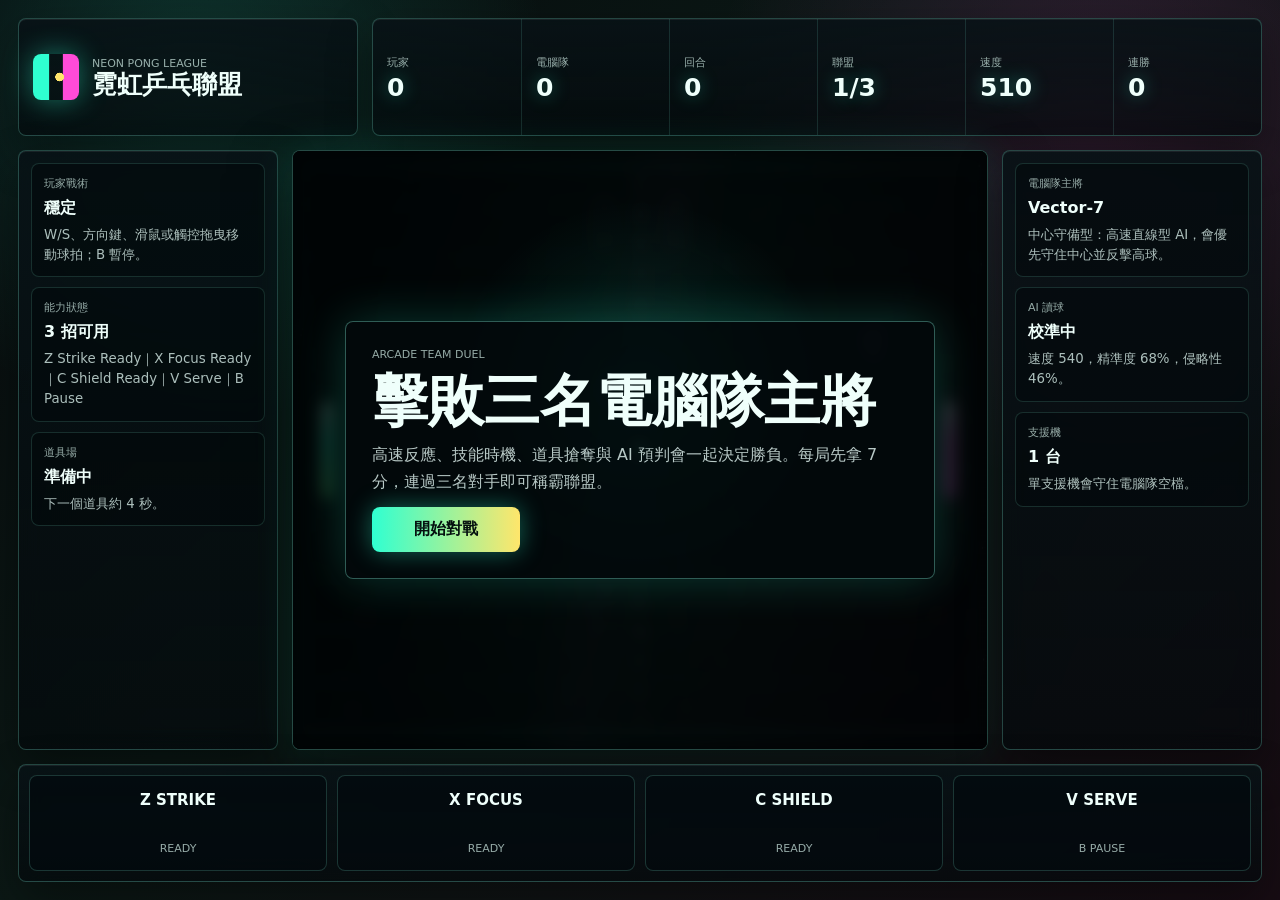
==== neon-pong-duel/index.html @ b5780bd4 "Prepare arcade game hub for Cloudflare Pages" ====
<!doctype html>
<html lang="zh-Hant">
  <head>
    <meta charset="UTF-8" />
    <meta name="viewport" content="width=device-width, initial-scale=1.0" />
    <title>霓虹乒乓聯盟 Neon Pong Duel</title>
    <meta name="theme-color" content="#070b0d" />
    <link rel="icon" href='data:image/svg+xml,%3Csvg xmlns="http://www.w3.org/2000/svg" viewBox="0 0 64 64"%3E%3Crect width="64" height="64" rx="12" fill="%23070b0d"/%3E%3Crect x="10" y="16" width="9" height="32" rx="4" fill="%232fffd1"/%3E%3Crect x="45" y="16" width="9" height="32" rx="4" fill="%23ff4bd8"/%3E%3Ccircle cx="32" cy="32" r="7" fill="%23ffe66b"/%3E%3C/svg%3E' />
    <link rel="stylesheet" href="./styles.css" />
  </head>
  <body>
    <main class="shell">
      <header class="topbar">
        <section class="brand">
          <span class="brand-mark"></span>
          <div>
            <p>NEON PONG LEAGUE</p>
            <h1>霓虹乒乓聯盟</h1>
          </div>
        </section>
        <section class="scoreboard" aria-label="比賽狀態">
          <div><span>玩家</span><strong id="playerScore">0</strong></div>
          <div><span>電腦隊</span><strong id="cpuScore">0</strong></div>
          <div><span>回合</span><strong id="rally">0</strong></div>
          <div><span>聯盟</span><strong id="league">1/3</strong></div>
          <div><span>速度</span><strong id="ballSpeed">0</strong></div>
          <div><span>連勝</span><strong id="streak">0</strong></div>
        </section>
      </header>

      <section class="layout">
        <aside class="panel">
          <article>
            <span>玩家戰術</span>
            <strong id="playerStatus">待命</strong>
            <small id="playerText">W/S、方向鍵、滑鼠或觸控拖曳移動球拍；B 暫停。</small>
          </article>
          <article>
            <span>能力狀態</span>
            <strong id="abilityStatus">三招可用</strong>
            <small id="abilityText">Z 強打、X 慢速、C 護盾、V 發球、B 暫停。</small>
          </article>
          <article>
            <span>道具場</span>
            <strong id="powerStatus">準備中</strong>
            <small id="powerText">中央會生成擴拍、多球、曲球、慢速與護盾。</small>
          </article>
        </aside>

        <section class="stage-wrap" aria-label="遊戲舞台">
          <canvas id="game" width="1280" height="720"></canvas>
          <div class="overlay active" id="startOverlay">
            <div>
              <p>ARCADE TEAM DUEL</p>
              <h2>擊敗三名電腦隊主將</h2>
              <span>高速反應、技能時機、道具搶奪與 AI 預判會一起決定勝負。每局先拿 7 分，連過三名對手即可稱霸聯盟。</span>
              <button id="startButton" type="button">開始對戰</button>
            </div>
          </div>
          <div class="overlay" id="roundOverlay">
            <div>
              <p id="roundLabel">POINT</p>
              <h2 id="roundTitle">玩家得分</h2>
              <span id="roundText">準備下一球。</span>
              <button id="continueButton" type="button">繼續</button>
            </div>
          </div>
          <div class="overlay" id="matchOverlay">
            <div>
              <p id="matchLabel">MATCH RESULT</p>
              <h2 id="matchTitle">比賽結束</h2>
              <span id="matchText">結果</span>
              <button id="matchButton" type="button">下一步</button>
            </div>
          </div>
        </section>

        <aside class="panel ai-panel">
          <article>
            <span>電腦隊主將</span>
            <strong id="aiName">Vector-7</strong>
            <small id="aiText">高速直線型 AI，會優先守住中心。</small>
          </article>
          <article>
            <span>AI 讀球</span>
            <strong id="aiRead">校準中</strong>
            <small id="aiReadText">對手會根據球速、旋轉與落點做預判。</small>
          </article>
          <article>
            <span>支援機</span>
            <strong id="droneStatus">2 台</strong>
            <small id="droneText">高階對手會用支援機補位與擋球。</small>
          </article>
        </aside>
      </section>

      <section class="ability-row" aria-label="能力">
        <button id="strikeButton" type="button"><b>Z STRIKE</b><span id="strikeCooldown">Ready</span></button>
        <button id="focusButton" type="button"><b>X FOCUS</b><span id="focusCooldown">Ready</span></button>
        <button id="shieldButton" type="button"><b>C SHIELD</b><span id="shieldCooldown">Ready</span></button>
        <button id="serveButton" type="button"><b>V SERVE</b><span>B pause</span></button>
      </section>

      <section class="touch-zone" aria-label="觸控操作">
        <button data-touch="up" type="button">▲</button>
        <button data-touch="down" type="button">▼</button>
        <button data-touch="strike" type="button">強打</button>
        <button data-touch="shield" type="button">護盾</button>
      </section>
    </main>

    <script src="./game.js"></script>
  </body>
</html>
---- neon-pong-duel/styles.css ----
:root {
  color-scheme: dark;
  font-family: Inter, "Noto Sans TC", "Microsoft JhengHei", system-ui, sans-serif;
  --cyan: #2fffd1;
  --pink: #ff4bd8;
  --yellow: #ffe66b;
  --orange: #ff9a2f;
  --red: #ff4166;
  --green: #82ff74;
  --ink: #070b0d;
  --panel: rgba(8, 18, 22, 0.78);
  --line: rgba(135, 255, 228, 0.24);
  background: var(--ink);
  color: #effffb;
}

* {
  box-sizing: border-box;
}

html,
body {
  margin: 0;
  min-height: 100%;
  overflow-x: hidden;
}

body {
  background:
    radial-gradient(circle at 15% 8%, rgba(47, 255, 209, 0.16), transparent 26%),
    radial-gradient(circle at 85% 12%, rgba(255, 75, 216, 0.14), transparent 28%),
    linear-gradient(135deg, #070b0d 0%, #0b1815 42%, #170c13 100%);
}

button {
  border: 0;
  color: inherit;
  font: inherit;
  cursor: pointer;
}

.shell {
  min-height: 100vh;
  padding: 18px;
  display: grid;
  gap: 14px;
}

.topbar {
  display: grid;
  grid-template-columns: minmax(240px, 340px) 1fr;
  gap: 14px;
}

.brand,
.scoreboard,
.panel,
.ability-row,
.touch-zone {
  border: 1px solid var(--line);
  border-radius: 8px;
  background: linear-gradient(180deg, rgba(8, 18, 22, 0.9), rgba(4, 9, 12, 0.7));
  box-shadow: 0 18px 44px rgba(0, 0, 0, 0.38), inset 0 1px 0 rgba(255, 255, 255, 0.07);
  backdrop-filter: blur(12px);
}

.brand {
  min-height: 78px;
  padding: 14px;
  display: flex;
  align-items: center;
  gap: 13px;
}

.brand-mark {
  width: 46px;
  height: 46px;
  border-radius: 8px;
  background:
    radial-gradient(circle at 58% 50%, var(--yellow) 0 12%, transparent 13%),
    linear-gradient(90deg, var(--cyan) 0 35%, transparent 36% 64%, var(--pink) 65%);
  box-shadow: 0 0 28px rgba(47, 255, 209, 0.42);
}

.brand p,
.scoreboard span,
.panel span,
.overlay p,
.ability-row span {
  margin: 0;
  color: rgba(226, 255, 248, 0.66);
  text-transform: uppercase;
  letter-spacing: 0;
  font-size: 11px;
}

.brand h1 {
  margin: 2px 0 0;
  font-size: 25px;
  line-height: 1;
}

.scoreboard {
  display: grid;
  grid-template-columns: repeat(6, minmax(88px, 1fr));
  overflow: hidden;
}

.scoreboard div {
  min-height: 78px;
  padding: 13px 14px;
  display: grid;
  align-content: center;
  gap: 5px;
  border-left: 1px solid rgba(135, 255, 228, 0.13);
}

.scoreboard div:first-child {
  border-left: 0;
}

.scoreboard strong {
  font-size: 25px;
  line-height: 1;
  text-shadow: 0 0 18px rgba(47, 255, 209, 0.35);
}

.layout {
  display: grid;
  grid-template-columns: minmax(210px, 260px) minmax(480px, 1fr) minmax(210px, 260px);
  gap: 14px;
  align-items: stretch;
}

.stage-wrap {
  position: relative;
  min-height: 500px;
  border: 1px solid rgba(135, 255, 228, 0.28);
  border-radius: 8px;
  overflow: hidden;
  background: #020607;
  box-shadow: 0 22px 60px rgba(0, 0, 0, 0.5), 0 0 46px rgba(47, 255, 209, 0.13);
  contain: layout paint;
  transform: translateZ(0);
}

.stage-wrap::before {
  content: "";
  position: absolute;
  inset: 0;
  z-index: 1;
  pointer-events: none;
  background:
    linear-gradient(100deg, transparent 0 42%, rgba(255, 75, 216, 0.11) 48%, transparent 55% 100%),
    repeating-linear-gradient(180deg, rgba(255, 255, 255, 0.026) 0 1px, transparent 1px 6px);
  mix-blend-mode: screen;
  opacity: 0.23;
  animation: court-sweep 5.2s linear infinite;
}

canvas {
  display: block;
  position: relative;
  z-index: 0;
  width: 100%;
  height: 100%;
  min-height: 560px;
  transform: translateZ(0);
}

@keyframes court-sweep {
  from { background-position: -460px 0, 0 0; }
  to { background-position: 460px 0, 0 20px; }
}

.panel {
  padding: 12px;
  display: grid;
  gap: 10px;
  align-content: start;
}

.panel article {
  border: 1px solid rgba(135, 255, 228, 0.15);
  border-radius: 8px;
  padding: 12px;
  background: rgba(2, 8, 10, 0.52);
  display: grid;
  gap: 7px;
}

.panel strong {
  font-size: 16px;
  line-height: 1.25;
}

.panel small {
  color: rgba(232, 255, 250, 0.74);
  line-height: 1.48;
}

.overlay {
  position: absolute;
  inset: 0;
  z-index: 2;
  display: none;
  place-items: center;
  padding: 28px;
  background:
    radial-gradient(circle at 50% 40%, rgba(47, 255, 209, 0.13), transparent 38%),
    rgba(1, 5, 7, 0.66);
  backdrop-filter: blur(7px);
}

.overlay.active {
  display: grid;
}

.overlay > div {
  width: min(590px, 92vw);
  border: 1px solid rgba(135, 255, 228, 0.34);
  border-radius: 8px;
  padding: 26px;
  display: grid;
  gap: 12px;
  background: rgba(3, 10, 13, 0.84);
  box-shadow: 0 0 48px rgba(47, 255, 209, 0.2);
}

.overlay h2 {
  margin: 0;
  font-size: clamp(30px, 5vw, 56px);
  line-height: 1;
}

.overlay span {
  color: rgba(236, 255, 251, 0.78);
  line-height: 1.7;
}

.overlay button {
  width: fit-content;
  min-width: 148px;
  border-radius: 8px;
  padding: 12px 18px;
  background: linear-gradient(90deg, var(--cyan), var(--yellow));
  color: #04100f;
  font-weight: 900;
  box-shadow: 0 0 24px rgba(47, 255, 209, 0.38);
}

.ability-row {
  padding: 10px;
  display: grid;
  grid-template-columns: repeat(4, minmax(120px, 1fr));
  gap: 10px;
}

.ability-row button,
.touch-zone button {
  min-height: 58px;
  border-radius: 8px;
  border: 1px solid rgba(135, 255, 228, 0.18);
  background: rgba(3, 11, 14, 0.72);
  display: grid;
  gap: 4px;
  place-items: center;
  transition: transform 120ms ease, border-color 120ms ease, opacity 120ms ease;
}

.ability-row button:not(:disabled):hover,
.touch-zone button:hover {
  transform: translateY(-1px);
  border-color: rgba(47, 255, 209, 0.65);
}

.ability-row button:disabled {
  opacity: 0.46;
  cursor: not-allowed;
}

.ability-row b {
  font-size: 15px;
}

.touch-zone {
  display: none;
}

@media (max-width: 1160px) {
  .topbar,
  .layout {
    grid-template-columns: 1fr;
  }

  .scoreboard {
    grid-template-columns: repeat(3, 1fr);
  }

  .panel {
    grid-template-columns: repeat(3, minmax(0, 1fr));
  }

  canvas {
    min-height: 460px;
  }

  .stage-wrap {
    order: 1;
  }

  .layout > .panel:not(.ai-panel) {
    order: 2;
  }

  .ai-panel {
    order: 3;
  }
}

@media (max-width: 720px) {
  .shell {
    padding: 10px;
  }

  .brand {
    min-height: 66px;
  }

  .scoreboard,
  .panel,
  .ability-row {
    grid-template-columns: 1fr 1fr;
  }

  .scoreboard div {
    min-height: 62px;
    padding: 10px;
  }

  .scoreboard strong {
    font-size: 22px;
  }

  .panel article {
    grid-column: 1 / -1;
  }

  .ability-row {
    grid-template-columns: 1fr;
  }

  canvas {
    min-height: 360px;
  }

  .touch-zone {
    padding: 10px;
    display: grid;
    grid-template-columns: repeat(2, minmax(120px, 1fr));
    gap: 10px;
  }
}
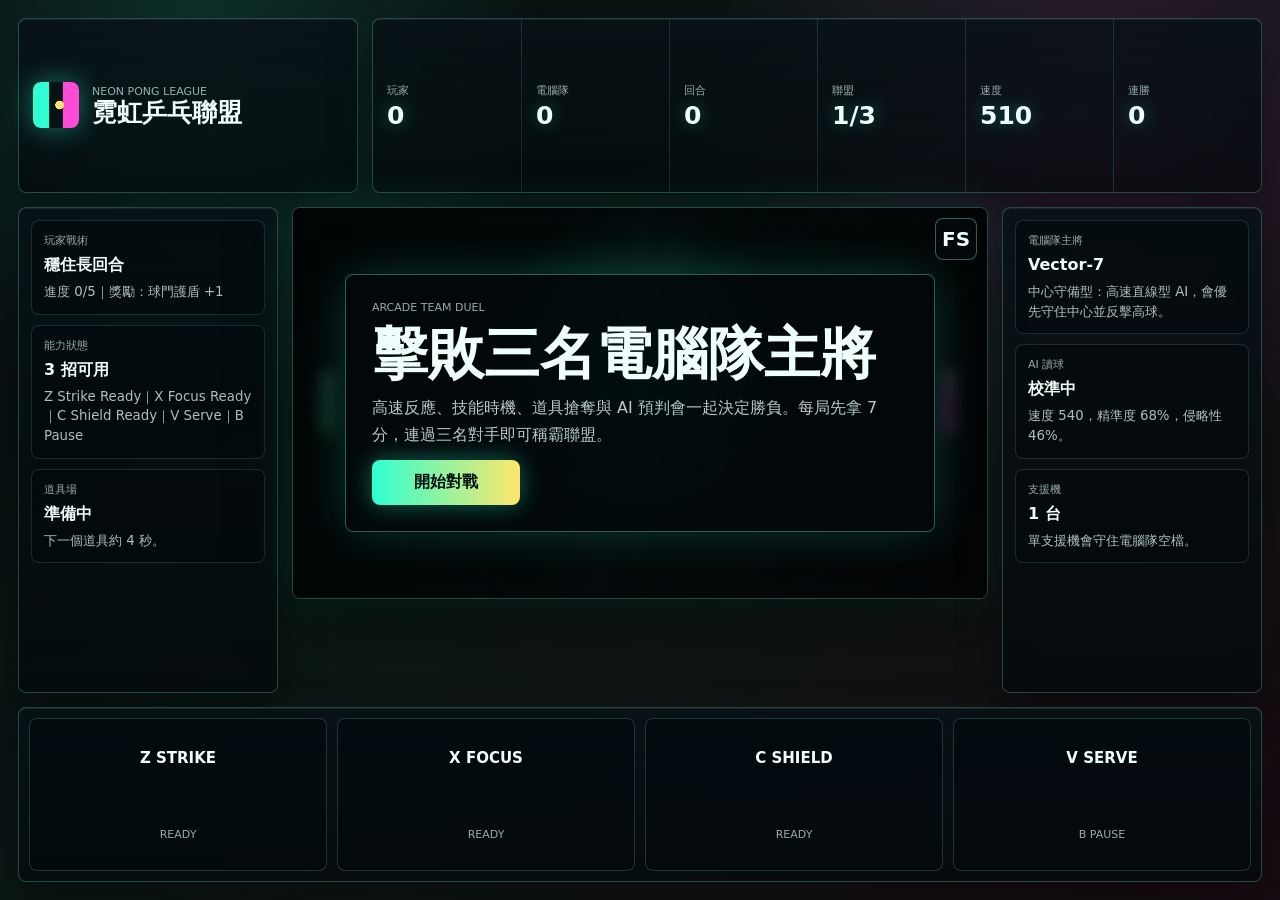
==== commit 466511c1: "Add mobile joystick controls and fullscreen" ====
--- a/neon-pong-duel/index.html
+++ b/neon-pong-duel/index.html
@@ -49,6 +49,15 @@
 
         <section class="stage-wrap" aria-label="遊戲舞台">
           <canvas id="game" width="1280" height="720"></canvas>
+          <button class="fullscreen-button" id="fullscreenButton" type="button" aria-label="Toggle fullscreen">FS</button>
+          <div class="mobile-control-layer pong-actions" aria-label="Mobile pong actions">
+            <div class="mobile-action-pad">
+              <button data-mobile-ability="strike" type="button">STRIKE</button>
+              <button data-mobile-ability="focus" type="button">FOCUS</button>
+              <button data-mobile-ability="shield" type="button">SHIELD</button>
+              <button data-mobile-action="serve" type="button">SERVE</button>
+            </div>
+          </div>
           <div class="overlay active" id="startOverlay">
             <div>
               <p>ARCADE TEAM DUEL</p>
--- a/neon-pong-duel/styles.css
+++ b/neon-pong-duel/styles.css
@@ -134,7 +134,11 @@
 
 .stage-wrap {
   position: relative;
-  min-height: 500px;
+  width: min(100%, calc((100dvh - 170px) * 1.777777));
+  aspect-ratio: 16 / 9;
+  justify-self: center;
+  align-self: start;
+  min-height: 0;
   border: 1px solid rgba(135, 255, 228, 0.28);
   border-radius: 8px;
   overflow: hidden;
@@ -164,7 +168,7 @@
   z-index: 0;
   width: 100%;
   height: 100%;
-  min-height: 560px;
+  min-height: 0;
   transform: translateZ(0);
 }
 
@@ -287,6 +291,57 @@
   display: none;
 }
 
+.fullscreen-button {
+  position: absolute;
+  top: 10px;
+  right: 10px;
+  z-index: 6;
+  width: 42px;
+  height: 42px;
+  border-radius: 8px;
+  border: 1px solid rgba(135, 255, 228, 0.36);
+  background: rgba(3, 11, 14, 0.72);
+  color: #effffb;
+  font-size: 20px;
+  font-weight: 900;
+  display: grid;
+  place-items: center;
+}
+
+.mobile-control-layer {
+  display: none;
+}
+
+.mobile-action-pad {
+  position: absolute;
+  right: 12px;
+  bottom: 12px;
+  z-index: 5;
+  width: clamp(112px, 30vw, 168px);
+  display: grid;
+  grid-template-columns: repeat(2, minmax(0, 1fr));
+  gap: 6px;
+}
+
+.mobile-action-pad button {
+  min-height: clamp(34px, 7.5vw, 46px);
+  border-radius: 8px;
+  border: 1px solid rgba(135, 255, 228, 0.3);
+  background: rgba(3, 11, 14, 0.76);
+  color: #effffb;
+  font-size: clamp(9px, 2.7vw, 12px);
+  font-weight: 900;
+  touch-action: manipulation;
+}
+
+.overlay {
+  z-index: 7;
+}
+
+.fullscreen-button {
+  z-index: 8;
+}
+
 @media (max-width: 1160px) {
   .topbar,
   .layout {
@@ -301,12 +356,9 @@
     grid-template-columns: repeat(3, minmax(0, 1fr));
   }
 
-  canvas {
-    min-height: 460px;
-  }
-
   .stage-wrap {
     order: 1;
+    width: min(100%, calc((100dvh - 230px) * 1.777777));
   }
 
   .layout > .panel:not(.ai-panel) {
@@ -350,8 +402,8 @@
     grid-template-columns: 1fr;
   }
 
-  canvas {
-    min-height: 360px;
+  .stage-wrap {
+    width: 100%;
   }
 
   .touch-zone {
@@ -361,3 +413,120 @@
     gap: 10px;
   }
 }
+
+@media (max-width: 560px) {
+  .shell {
+    min-height: 100dvh;
+    padding: 6px;
+    gap: 8px;
+  }
+
+  .topbar,
+  .layout {
+    gap: 8px;
+  }
+
+  .brand {
+    min-height: 54px;
+    padding: 9px;
+  }
+
+  .brand-mark {
+    width: 34px;
+    height: 34px;
+  }
+
+  .brand h1 {
+    font-size: 19px;
+  }
+
+  .scoreboard {
+    grid-template-columns: repeat(3, minmax(0, 1fr));
+  }
+
+  .scoreboard div {
+    min-height: 44px;
+    padding: 7px;
+  }
+
+  .scoreboard span,
+  .panel span,
+  .ability-row span {
+    font-size: 9px;
+  }
+
+  .scoreboard strong {
+    font-size: 16px;
+  }
+
+  .stage-wrap {
+    width: 100%;
+    border-radius: 6px;
+  }
+
+  .fullscreen-button {
+    top: 6px;
+    right: 6px;
+    width: 34px;
+    height: 34px;
+    font-size: 17px;
+  }
+
+  .mobile-control-layer {
+    display: block;
+  }
+
+  .layout > .panel:not(.ai-panel) {
+    order: 2;
+  }
+
+  .ai-panel {
+    display: none;
+  }
+
+  .panel {
+    grid-template-columns: 1fr;
+    padding: 8px;
+    gap: 6px;
+  }
+
+  .panel article {
+    padding: 8px;
+  }
+
+  .panel article:nth-child(n + 2) {
+    display: none;
+  }
+
+  .panel strong {
+    font-size: 14px;
+  }
+
+  .panel small {
+    font-size: 11px;
+    line-height: 1.35;
+  }
+
+  .ability-row,
+  .touch-zone {
+    display: none;
+  }
+
+  .overlay {
+    padding: 10px;
+  }
+
+  .overlay > div {
+    padding: 14px;
+    gap: 8px;
+  }
+
+  .overlay h2 {
+    font-size: clamp(24px, 8vw, 34px);
+  }
+
+  .overlay p,
+  .overlay span {
+    display: none;
+  }
+}
